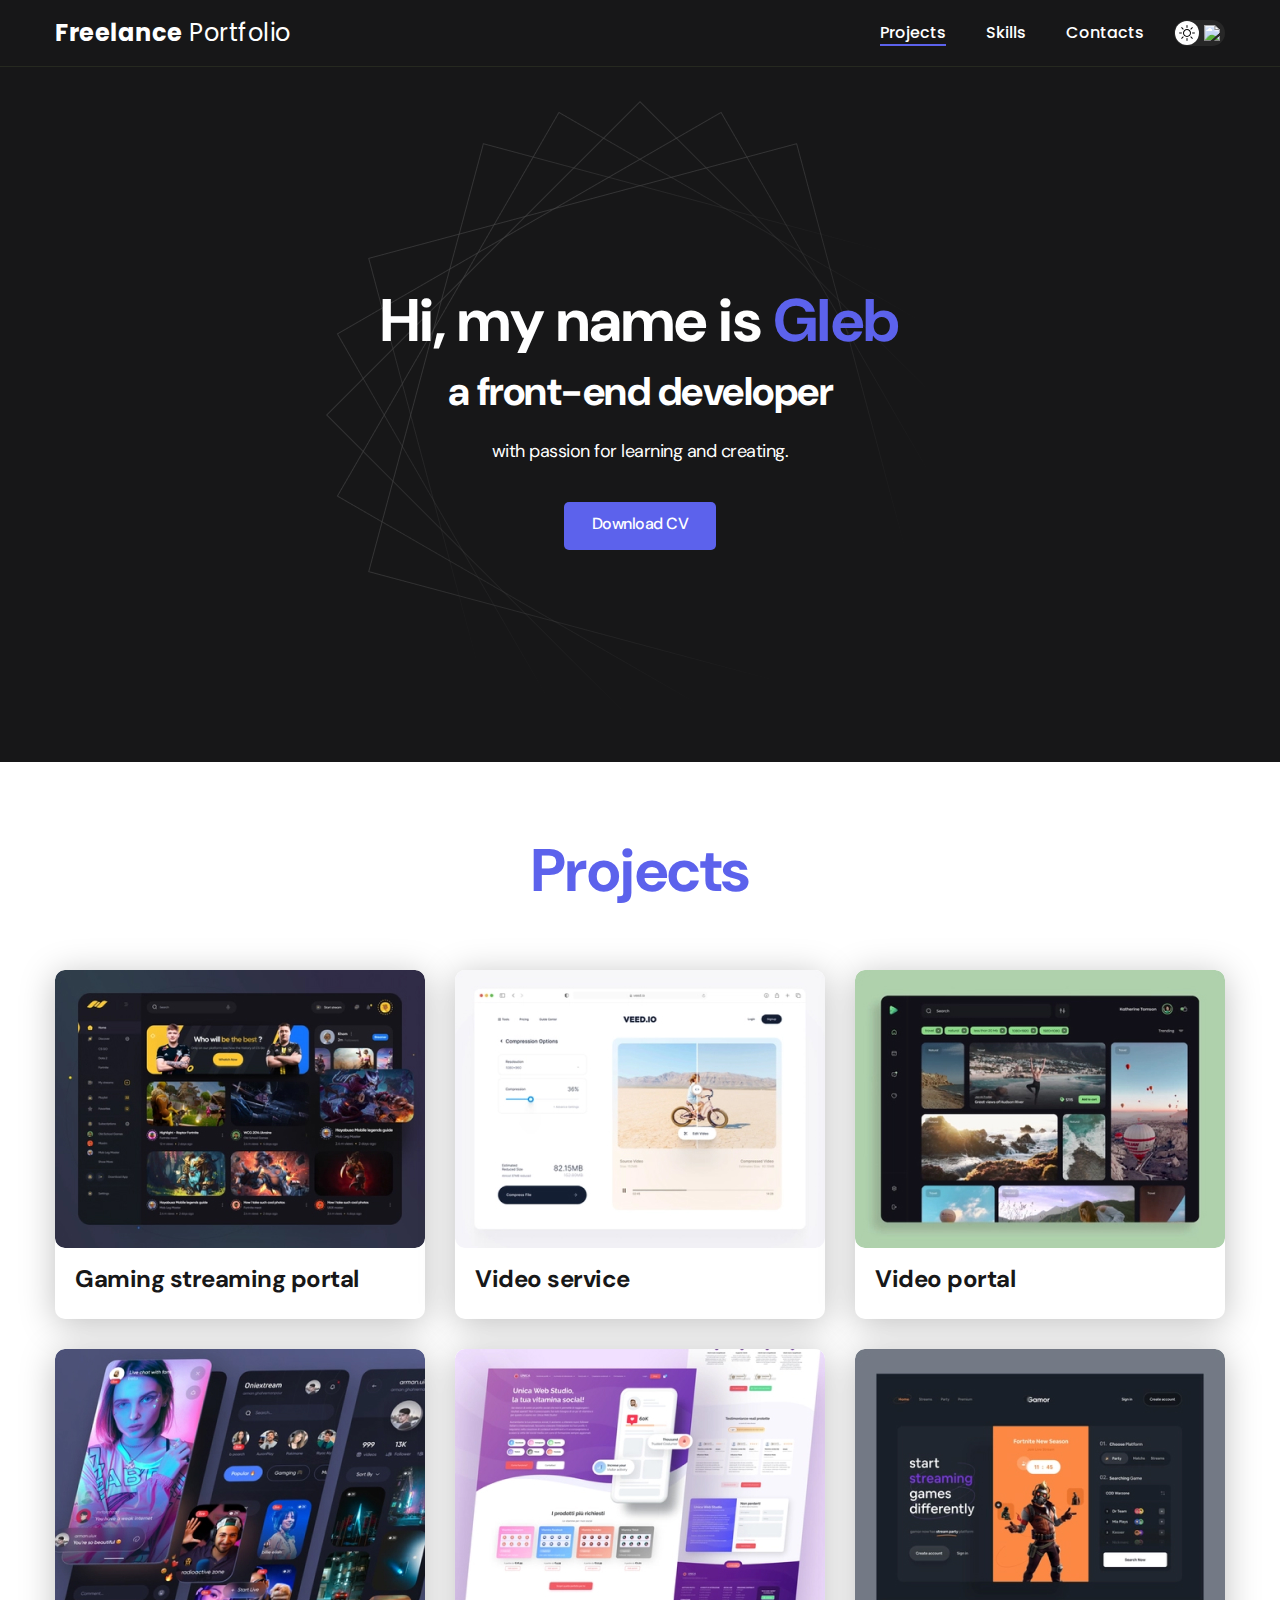
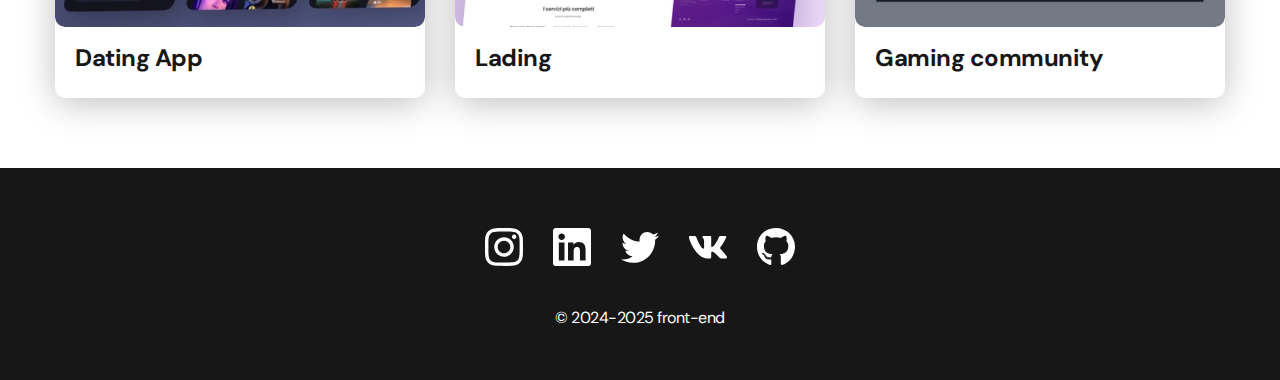
==== index.html @ 3c2bc306 "first commit" ====
<!DOCTYPE html>
<html lang="en">
<head>
    <meta charset="UTF-8">
    <meta name="viewport" content="width=device-width, initial-scale=1.0">
    <link rel="stylesheet" href="css/main.css">
    <title>Freelance Portfolio</title>
    
</head>
<body class="">
    <nav class="nav">
        <div class="container">
            <div class="nav-row">
                <a href="./index.html" class="logo"><strong>Freelance</strong> Portfolio</a>
                <button class="dark-mode-btn "> 
                    <img src="./assets/icons/sun.svg" class="dark-mode-btn__icon">
                    <img src="./assets/icons/moon.svg" class="dark-mode-btn__icon">
                </button>
                <ul class="nav-list">
                    <li class="nav-list__item"><a href="./index.html" class="nav-list__link nav-list__link--active">Projects</a></li>
                    <li class="nav-list__item"><a href="./skills.html" class="nav-list__link">Skills</a></li>
                    <li class="nav-list__item"><a href="/contacts.html" class="nav-list__link">Contacts</a></li>
                </ul>
            </div>
            
        </div>
    </nav>

    <header class="header">
        <div class="header__wrapper">
            <h1 class="header__title">
                <strong>Hi, my name is <i>Gleb</i></strong>
                <br>
                a front-end developer
            </h1>
            <div class="header__text">
                <p>with passion for learning and creating.</p>
            </div>
            <a href="#!" class="btn ">Download CV</a>
        </div>
    </div>

    </header>

    <main class="section">

        <div class="container">
            <h2 class="title-1">Projects</h2>
            <ul class="projects">
                <li class="project">
                    <a href="./01.html">
                    <img src="./assets/01.jpg" class="project__img">
                    <h3 class="project__text">Gaming streaming portal</h3>
                </a>
                </li>
                <li class="project">
                    <a href="./02.html">
                    <img src="./assets/02.jpg" class="project__img">
                    <h3 class="project__text">Video service</h3>
                </a>
                </li>
                <li class="project">
                    <a href="./03.html">
                    <img src="./assets/03.jpg" class="project__img">
                    <h3 class="project__text">Video portal</h3>
                </a>
                </li>
                <li class="project">
                    <a href="./04.html">
                    <img src="./assets/04.jpg" class="project__img">
                    <h3 class="project__text">Dating App</h3>
                </a>
                </li>
                <li class="project">
                    <a href="./05.html">
                    <img src="./assets/05.jpg" class="project__img">
                    <h3 class="project__text">Lading</h3>
                </a>
                </li>
                <li class="project">
                    <a href="./06.html">
                    <img src="./assets/06.jpg" class="project__img">
                    <h3 class="project__text">Gaming community</h3>
                </a>
                </li>
            </ul>
    </main>

    <footer class="footer">
        <div class="container">
            <div class="footer__wrapper">
                <ul class="social">
                    <li class="social__item"><a href="#!"><img src="./assets/icons/instagram.svg" alt="Vkontakte"></a></li>
                    <li class="social__item"><a href="#!"><img src="./assets/icons/linkedIn.svg" alt="Instagram"></a></li>
                    <li class="social__item"><a href="#!"><img src="./assets/icons/twitter.svg" alt=" Twitter"></a></li>
                    <li class="social__item"><a href="#!"><img src="./assets/icons/Vector.svg" alt="GitHub"></a></li>
                    <li class="social__item"><a href="#!"><img src="./assets/icons/aersarf.svg" alt="LinkedIn"></a></li>
                </ul>
                <div class="copyright">
                    <p>© 2024-2025 front-end</p>
                </div>
            </div>
        </div>
    </footer>

    <script src="js/main.js" defer></script>
</body>
</body>
</html>
---- css/main.css ----
@import "./reset.css";

@import url('https://fonts.googleapis.com/css2?family=DM+Sans:ital,opsz,wght@0,9..40,100..1000;1,9..40,100..1000&family=Poppins:ital,wght@0,400;0,500;0,700;1,400;1,500;1,700&display=swap');


:root {
    --black:#171718;
    --white:#fff;
    --purple:#5C62EC;
    --black-border:#262920;

    --dark-bg: var(--black);
    --dark-border: var(--black-border);
    --header-text: var(--white);
    --accent: var(--purple);
    
    /* light mode */
    --page-bg: var(--white);
    --text-color: var(--black);
    --title-1: var(--accent);
    --project-card-bg: var(--white);
    --project-card-text: var(--black);
    --box-shadow: 0 5px 35px  rgba(0,0,0,0.25);
    --box-shadow-hover: 0 5px 35px  rgba(0,0,0,0.45);
}
.dark{
    --page-bg: #252526;
    --text-color: var(--white);
    --title-1: var(--white);
    --project-card-bg: var(--black);
    --project-card-text: var(--white);
    --box-shadow: 0 5px 35px  rgba(240, 236, 236, 0.507);
    --box-shadow-hover: 0 5px 35px  rgba(255, 255, 255, 0.932);
}

main{
    background-color: var(--page-bg);
    color: var(--text-color);
}
html, body {
    font-family: 'DM Sans', sans-serif;
    font-size: larger;
    letter-spacing: -0.5px;
}

/* Nav */

.nav {
    background-color: var(--dark-bg);
    border-bottom: 1px solid var(--dark-border);
    color: var(--header-text);
    padding: 20px 0;
    letter-spacing: normal;
}
.container{
    margin: 0 auto;
    padding: 0 15px;
    max-width: 1200px;
}
.nav-row{
    display: flex;
    justify-content: end;
    align-items: center;
    column-gap: 30px;
    row-gap: 20px;
    flex-wrap: wrap;
}
.logo{
    color: var(--header-text);
    font-size: 24px;
    font-weight: 400;
    letter-spacing: 0.5px;
    text-decoration: none;
    font-family: 'Poppins', sans-serif;
    margin-right: auto;
}
.logo strong{
    font-weight: 700;
}
.nav-list{
    display: flex;
    column-gap: 40px;
    flex-wrap: wrap;
    align-items: center;
    font-size: 16px;
    font-weight: 500;
    font-family: 'Poppins', sans-serif;
}
.nav-list__link{
    color: var(--header-text);
    text-decoration: none;
    transition: opacity 0.2s ease-in;
}
.nav-list__link:hover{
    opacity: 0.8;
}

.nav-list__link--active{
    position: relative;
}
.nav-list__link--active::before{
    content: "";
    position: absolute;
    left: 0;
    top: 100%;
    display: block;
    height: 2px;
    width: 100%;
    background-color: var(--accent);
}
.dark-mode-btn{
    order: 1;
    cursor: pointer;
    display: flex;
    justify-content: space-between;
    border: 0;
    width: 51px;
    height: 26px;
    border-radius: 30px;
    background-color: #272727;
    position: relative;
    padding: 5px;
}
.dark-mode-btn::before{
    content: "";
    position: absolute;
    top: 1px;
    left: 1px;
    width: 24px;
    height: 24px;
    border-radius: 50%;
    background-color: var(--white);
    transition: left 0.2s ease-in;
}
.dark-mode-btn--active::before{
    left: 26px;
}
.dark-mode-btn img{
    position: relative;
    z-index: 2;
}

/* Header */

.header{
    padding: 40px 0;
    background-color: var(--dark-bg);
    color: var(--header-text);
    min-height: 695px;
    display: flex;
    align-items: center;
    justify-content: center;
    flex-direction: column;
    text-align: center;
    background-image: url(./../assets/header-bg.png);
    background-repeat: no-repeat;
    background-position: center;
    background-size: auto;
}
.header__wrapper{
    max-width: 660px;
    padding: 0 15px;

}
.header__title{
    font-size: 40px;
    font-weight: 700;
    line-height: 1.4;
    margin-bottom: 20px;
}
.header__title strong{
    font-weight: 700;
    font-size: 60px;
}
.header__title strong i{
    font-style: normal;
    color: var(--accent);
}
.header__text{
    font-size: 18px;
    line-height: 1.333;
    margin-bottom: 40px;
}

/* Button */

.btn{
    height: 48px;
    padding: 12px 28px;
    background-color: var(--accent);
    display: inline-block;
    border-radius: 5px;
    color: var(--white);
    text-decoration: none;
    line-height: 1.2;
    font-size: 16px;
    font-weight: 500;
    transition: 0.2s ease-in;
}
.btn:hover{
    opacity: 0.8;
    transition: 1000ms;
    transform: scale(1.05) translateY(-2px);
}
.btn:active{
    opacity: 0.5;
    transform: scale(0.95) translateY(0px);
    transition: 0.2s ease-in;

}

/* main */

.section{
    padding: 70px 0;
}
.title-1{
    font-size: 60px;
    font-weight: 700;
    line-height: 1.3;
    margin-bottom: 40px;
    text-align: center;
    color: var(--title-1);
    margin-bottom: 60px;

}
.project__text{
    font-size: 24px;
    font-weight: 700;
    line-height: 1.3;
    padding: 15px 20px 25px ;
    max-height: 349px;
    color: var(--project-card-text);
}
.project{
    max-width: 370px;
    background-color: var(--project-card-bg);
    border-radius: 10px;
    box-shadow: var(--box-shadow);
}
.project:hover{
    box-shadow: var(--box-shadow-hover);
    transition: 0.2s ease-in;
    transform: scale(1.05) translateY(-2px);
}
.projects{
    display: flex;
    justify-content: center;
    column-gap: 30px;
    row-gap: 30px;
    flex-wrap: wrap;

}
.project__img{
    border-radius: 10px;
}

/* footer */

.footer{
    background-color: var(--dark-bg);
    color: var(--white);
    padding: 60px 0 50px;
}
.social{
    display: flex;
    column-gap: 30px;
    align-items: center;
    justify-content: center;
    margin-bottom: 40px;
}
.copyright{
    font-weight: 400;
    font-size: 16px;
    line-height: 24px;
    text-align: center;
}
.social__item:hover{
    transform:  translateY(-2px);
    transition: 0.2s ease-in;
    opacity: 85%;
}
.social__item:active{
    opacity: 0.5;
    transform: scale(0.95) translateY(0px);
    transition: 0.2s ease-in;
}
@media(max-width: 620px){
    .nav-row{
        justify-content: space-between;
    }
    .dark-mode-btn{
        order: 0;
    }
    .header{
        min-height: unset;
    }

    .header__title{
        font-size: 30px;
    }
    .header__title strong{
        font-size: 40px;
    }
    .section{
        padding: 40px 0;
    }
    .title-1{
        font-size: 40px;
        margin-bottom: 30px;
    }
    .project__text{
        font-size: 20px;
    }
    .footer{
        padding: 40px 0 30px;
    }
    .social{
        column-gap: 15px;
    }
    .copyright{
        font-size: 14px;
    }
}
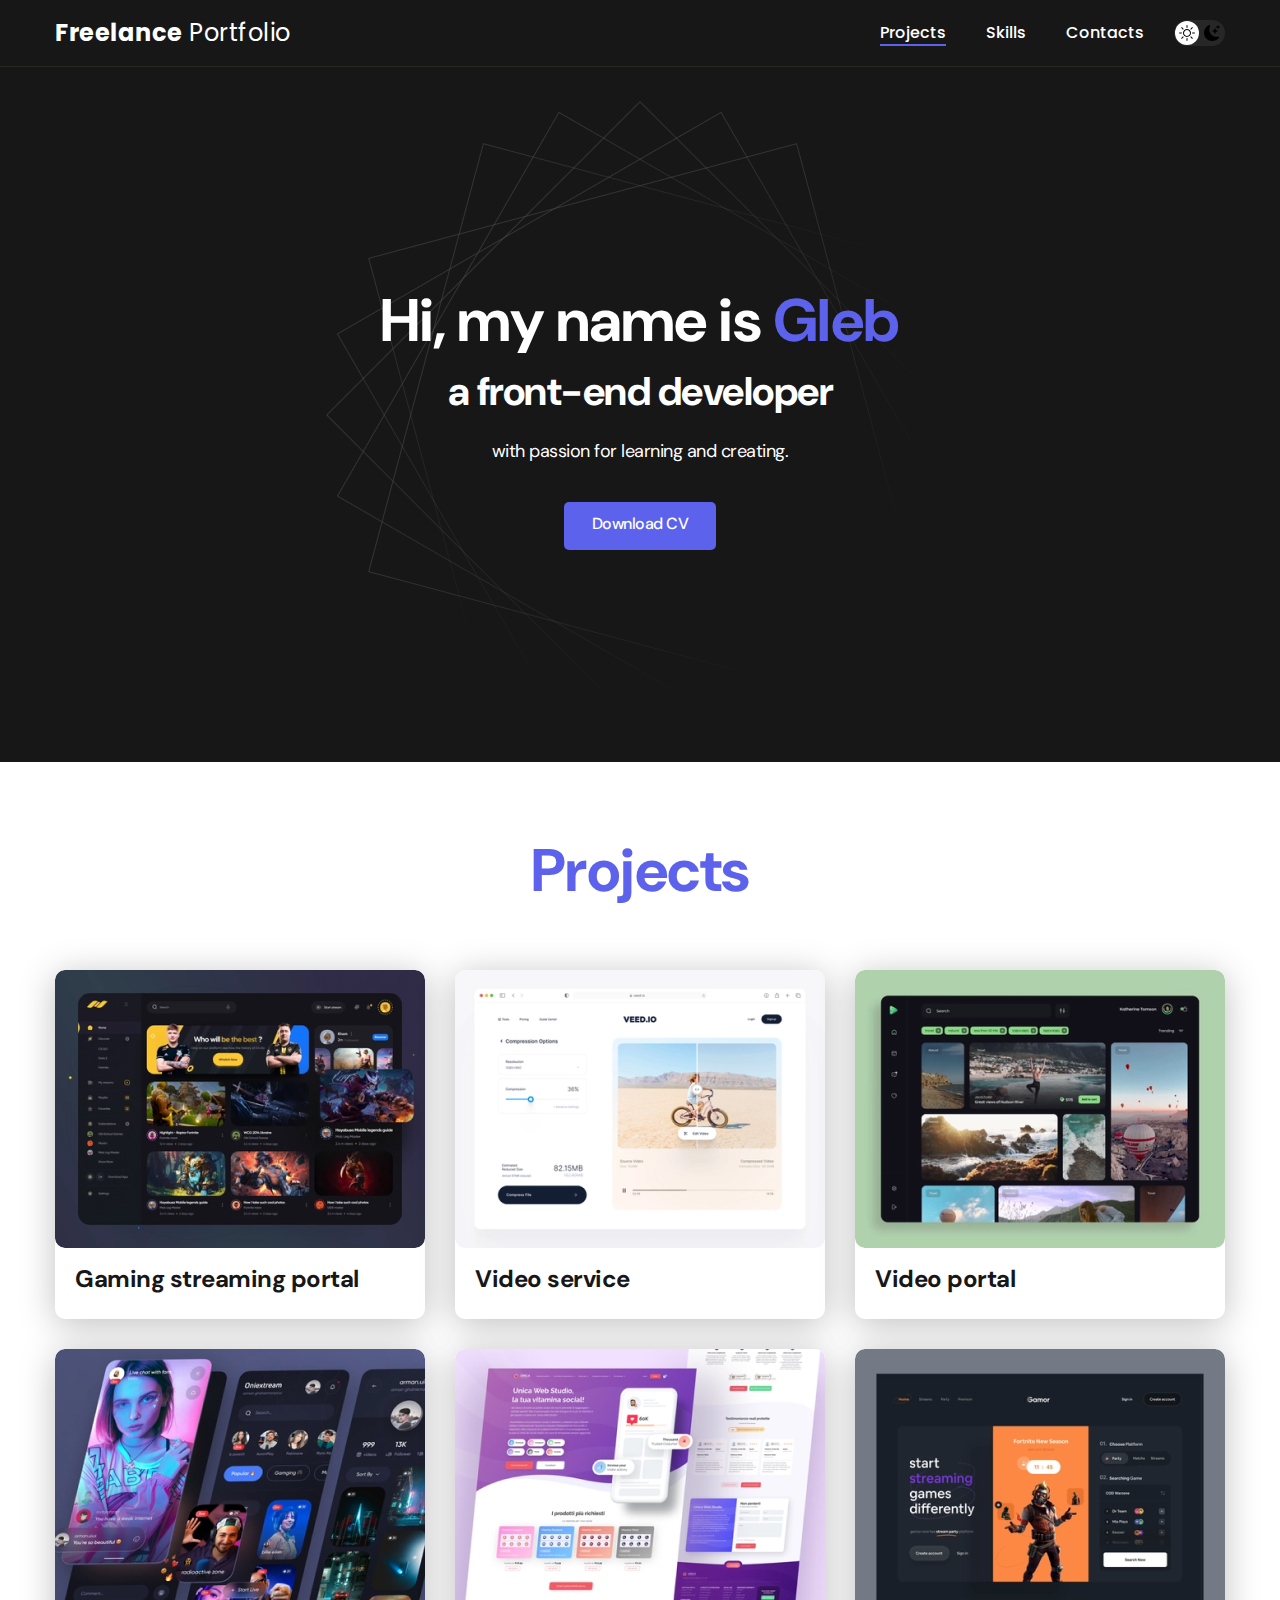
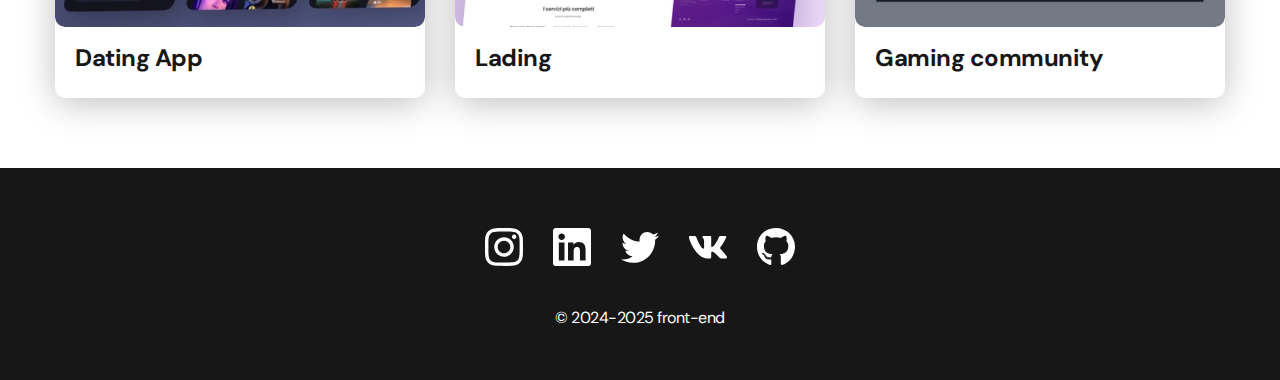
==== commit 2403a709: "Update index.html" ====
--- a/index.html
+++ b/index.html
@@ -19,7 +19,7 @@
                 <ul class="nav-list">
                     <li class="nav-list__item"><a href="./index.html" class="nav-list__link nav-list__link--active">Projects</a></li>
                     <li class="nav-list__item"><a href="./skills.html" class="nav-list__link">Skills</a></li>
-                    <li class="nav-list__item"><a href="/contacts.html" class="nav-list__link">Contacts</a></li>
+                    <li class="nav-list__item"><a href="./contacts.html" class="nav-list__link">Contacts</a></li>
                 </ul>
             </div>
             
@@ -106,4 +106,4 @@
     <script src="js/main.js" defer></script>
 </body>
 </body>
-</html>+</html>
